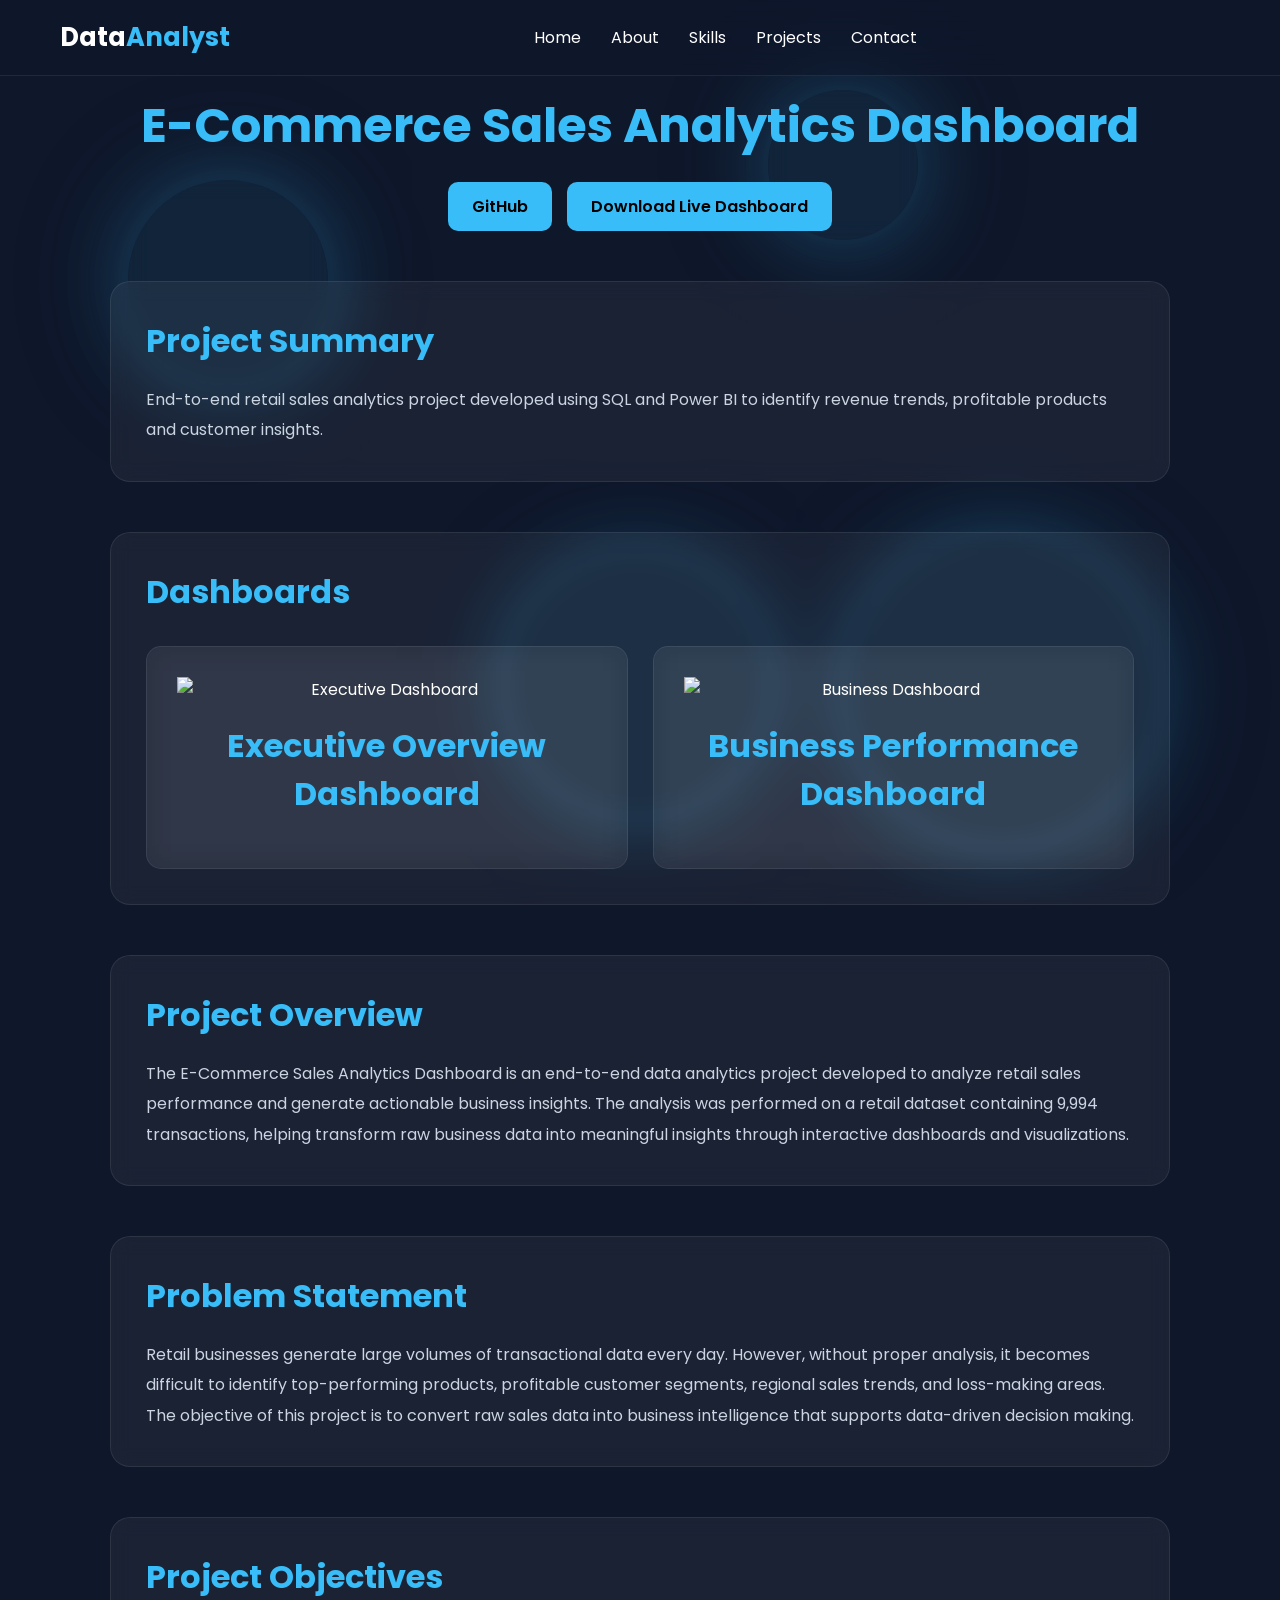
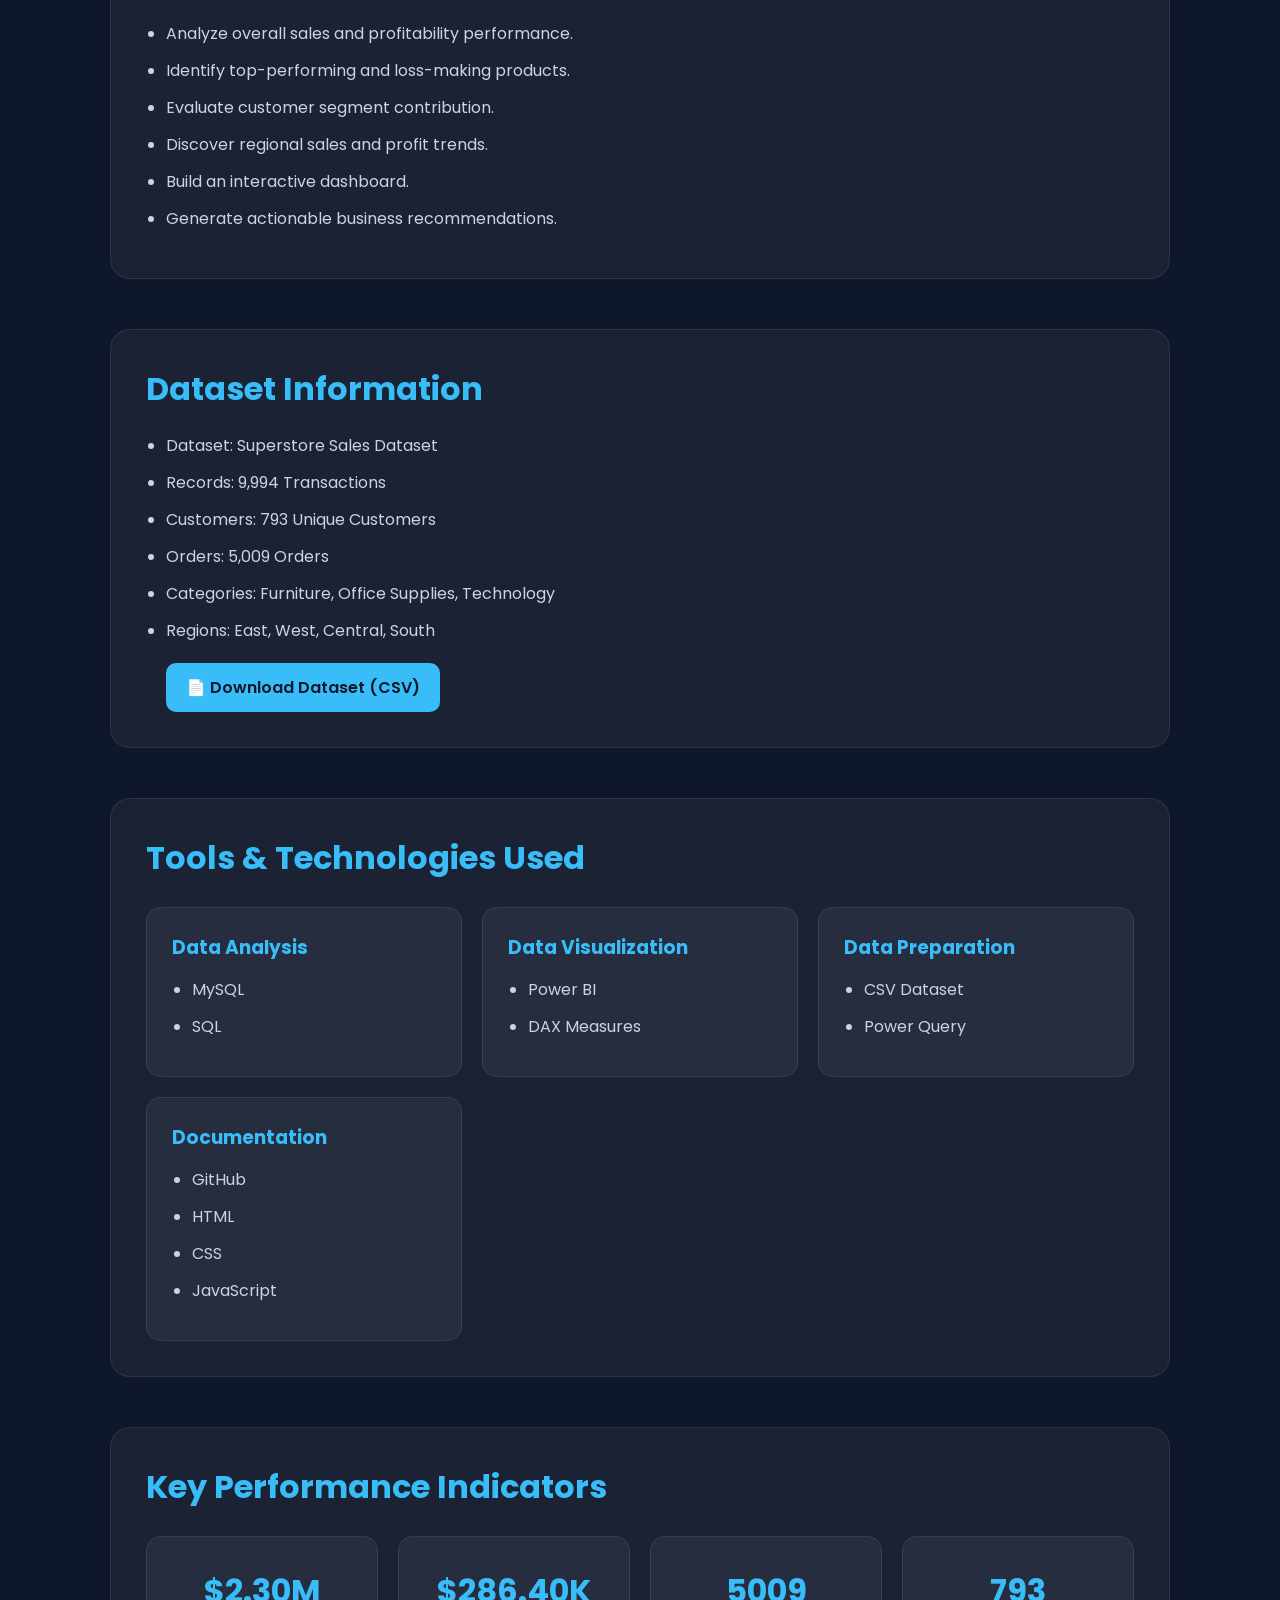
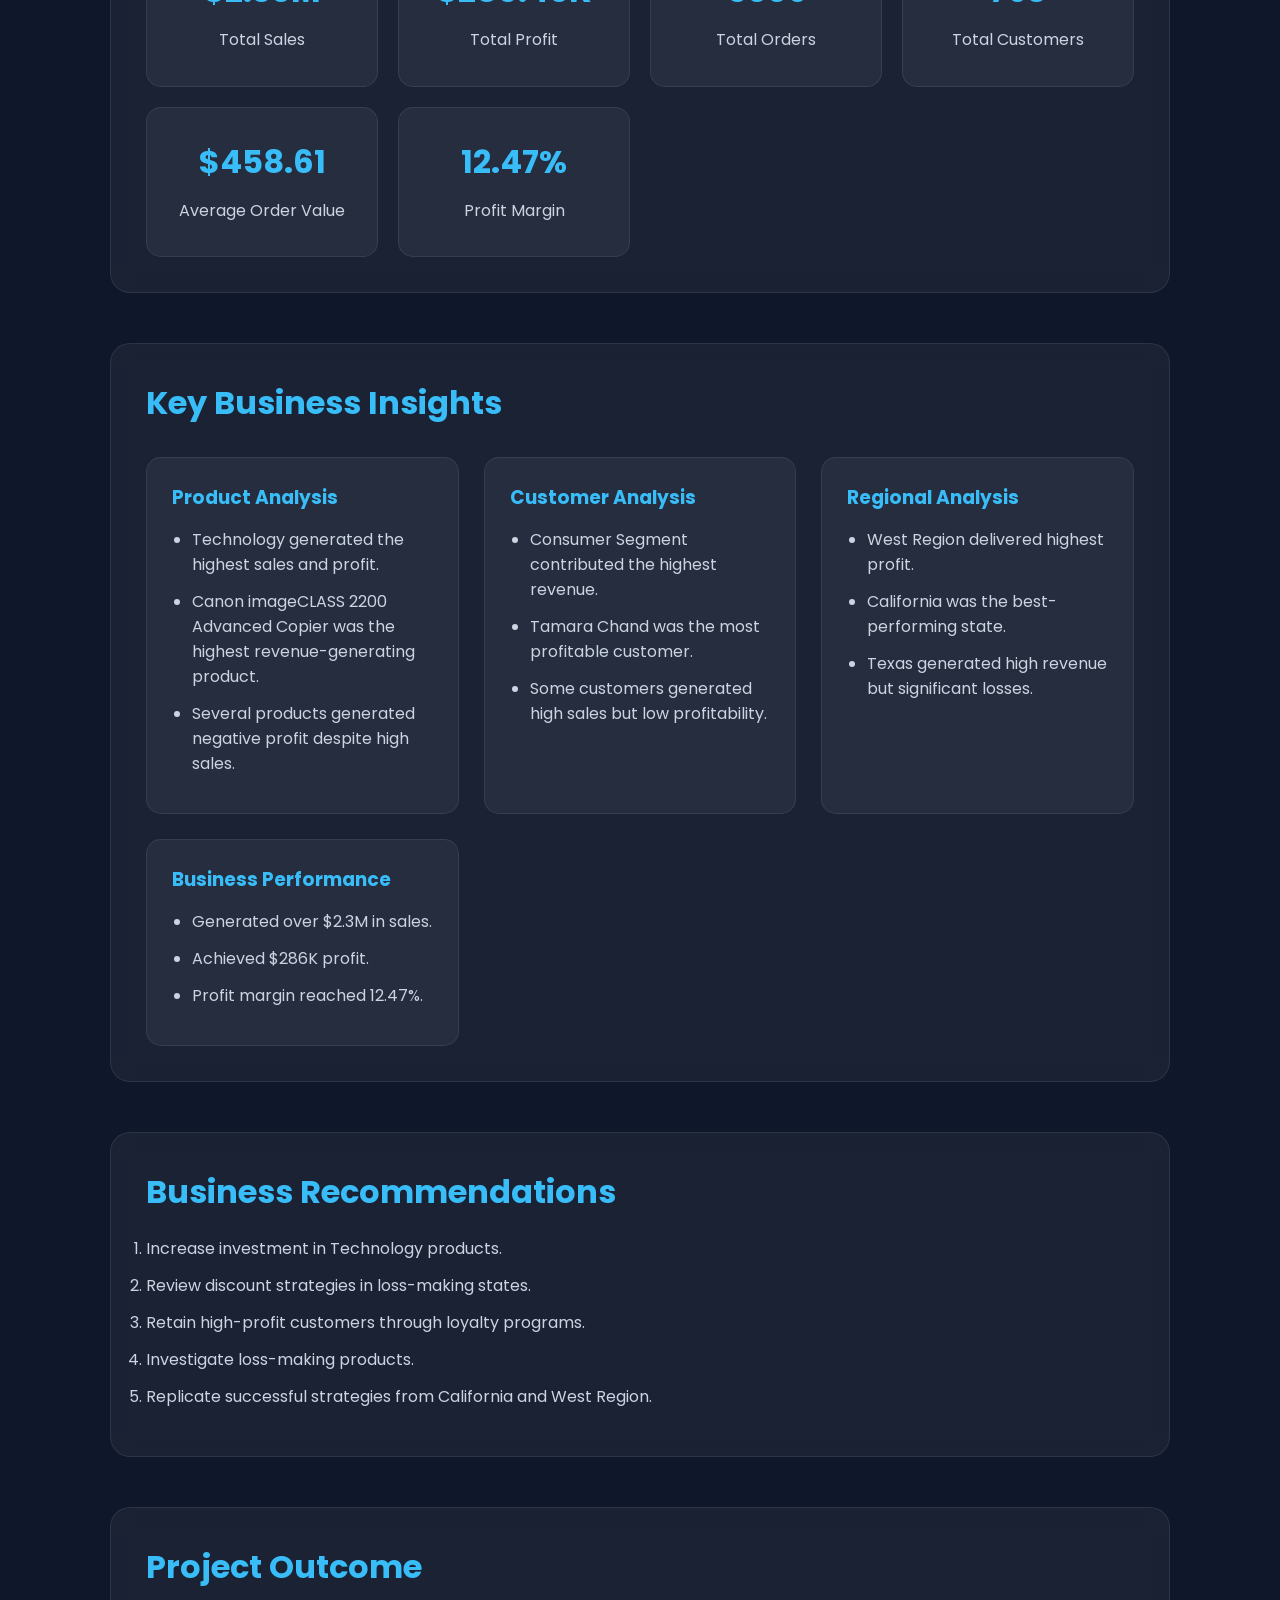
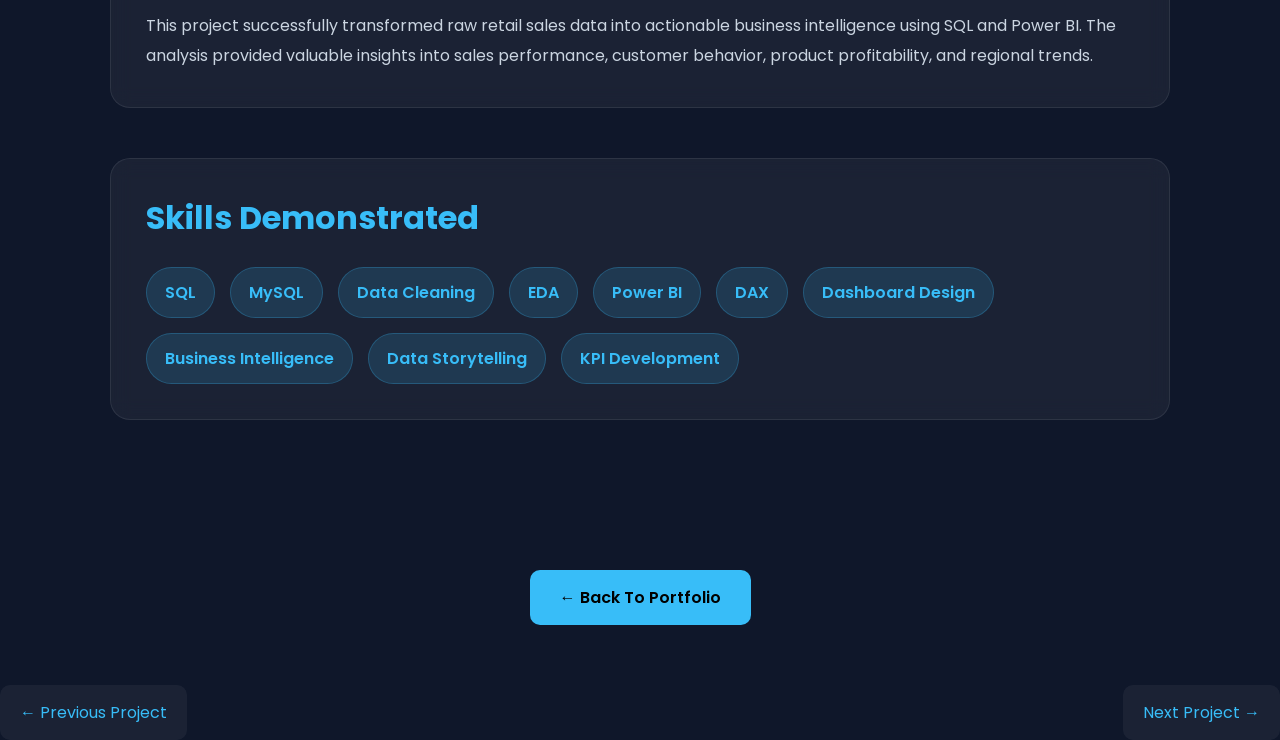
==== project/e_commerce_sales.html @ 2751d9c6 "Add files via upload" ====
<!DOCTYPE html>
<html lang="en">

<head>
    <meta name="description" content="E-Commerce Sales Analytics Dashboard Project using SQL and Power BI">

    <meta name="keywords" content="SQL Project, Power BI Dashboard, Data Analytics Portfolio">

    <meta name="author" content="Your Name">

    <meta charset="UTF-8">

    <meta name="viewport" content="width=device-width, initial-scale=1.0">

    <title>
        E-Commerce Sales Analytics Dashboard
    </title>
    <link rel="stylesheet" href="/style.css">

    <link rel="stylesheet" href="project.css">

</head>

<body>
    <div class="floating-bg">

        <span></span>
        <span></span>
        <span></span>
        <span></span>

    </div>
    <div id="reading-progress"></div>
    <div class="toc">

        <h3>Contents</h3>
        <a href="#screenshots">Dashboards</a>

        <a href="#overview">Overview</a>

        <a href="#problem">Problem</a>

        <a href="#objectives">Objectives</a>

        <a href="#dataset">Dataset</a>

        <a href="#tools">Tools</a>

        <a href="#kpi">KPIs</a>

        <a href="#insights">Insights</a>

        <a href="#recommendations">Recommendations</a>

        <a href="#skills">Skills</a>

    </div>
    <div class="project-container">

        <div class="project-header">

            <header class="header">
                <nav class="navbar">

                    <div class="logo">
                        Data<span>Analyst</span>
                    </div>

                    <ul class="nav-links">
                        <li><a href="/index.html#home">Home</a></li>
                        <li><a href="/index.html#about">About</a></li>
                        <li><a href="/index.html#skills">Skills</a></li>
                        <li><a href="/index.html#projects">Projects</a></li>
                        <li><a href="/index.html#contact">Contact</a></li>
                    </ul>

                    <div class="menu-btn">
                        <i class="ri-menu-line"></i>
                    </div>
                    <div class="theme-toggle">
                        <i class="ri-moon-line"></i>
                    </div>

                </nav>
            </header>

            <h1>
                E-Commerce Sales Analytics Dashboard
            </h1>

            <div class="project-buttons">

                <a href="https://github.com/amankumarmishra82/E-Commerce-Sales-Alalytics">
                    GitHub
                </a>

                <a href="\data\e-commerce_sales\E_ commerce_sales_dashboard.pbix">

                    Download Live Dashboard
                </a>


            </div>

        </div>
        <section class="content-section">

            <div class="summary-card">

                <h2>
                    Project Summary
                </h2>

                <p>
                    End-to-end retail sales analytics project
                    developed using SQL and Power BI to
                    identify revenue trends, profitable
                    products and customer insights.
                </p>

            </div>

        </section>

        <!-- Dashboard Screenshots -->

        <section class="content-section" id="screenshots">

            <h2>Dashboards</h2>

            <div class="dashboard-gallery">

                <div class="dashboard-card">

                    <img src="/assets/project_images/dashboard1.png" alt="Executive Dashboard">

                    <h3>
                        Executive Overview Dashboard
                    </h3>

                </div>

                <div class="dashboard-card">

                    <img src="/assets/project_images/dashboard2.png" alt="Business Dashboard">

                    <h3>
                        Business Performance Dashboard
                    </h3>

                </div>



            </div>



        </section>

        <!-- Project Overview -->

        <section class="content-section" id="overview">

            <h2>Project Overview</h2>

            <p>
                The E-Commerce Sales Analytics Dashboard is an end-to-end
                data analytics project developed to analyze retail sales
                performance and generate actionable business insights.

                The analysis was performed on a retail dataset containing
                9,994 transactions, helping transform raw business data
                into meaningful insights through interactive dashboards
                and visualizations.
            </p>

        </section>

        <!-- Problem Statement -->

        <section class="content-section" id="problem">

            <h2>Problem Statement</h2>

            <p>
                Retail businesses generate large volumes of transactional
                data every day. However, without proper analysis, it becomes
                difficult to identify top-performing products, profitable
                customer segments, regional sales trends, and loss-making
                areas.

                The objective of this project is to convert raw sales data
                into business intelligence that supports data-driven
                decision making.
            </p>

        </section>

        <!-- Project Objectives -->

        <section class="content-section" id="objectives">

            <h2>Project Objectives</h2>

            <ul>

                <li>Analyze overall sales and profitability performance.</li>

                <li>Identify top-performing and loss-making products.</li>

                <li>Evaluate customer segment contribution.</li>

                <li>Discover regional sales and profit trends.</li>

                <li>Build an interactive dashboard.</li>

                <li>Generate actionable business recommendations.</li>

            </ul>

        </section>

        <!-- Dataset Information -->

        <section class="content-section" id="dataset">

            <h2>Dataset Information</h2>

            <ul>

                <li>Dataset: Superstore Sales Dataset</li>

                <li>Records: 9,994 Transactions</li>

                <li>Customers: 793 Unique Customers</li>

                <li>Orders: 5,009 Orders</li>

                <li>Categories: Furniture, Office Supplies, Technology</li>

                <li>Regions: East, West, Central, South</li>

                <div class="dataset-download">

                    <a href="../data/superstore.csv" download class="download-btn">

                        📄 Download Dataset (CSV)

                    </a>

                </div>

            </ul>

        </section>
        <!-- Tools & Technologies -->

        <section class="content-section" id="tools">

            <h2>Tools & Technologies Used</h2>

            <div class="tools-grid">

                <div class="tool-card">
                    <h3>Data Analysis</h3>

                    <ul>
                        <li>MySQL</li>
                        <li>SQL</li>
                    </ul>
                </div>

                <div class="tool-card">
                    <h3>Data Visualization</h3>

                    <ul>
                        <li>Power BI</li>
                        <li>DAX Measures</li>
                    </ul>
                </div>

                <div class="tool-card">
                    <h3>Data Preparation</h3>

                    <ul>
                        <li>CSV Dataset</li>
                        <li>Power Query</li>
                    </ul>
                </div>

                <div class="tool-card">
                    <h3>Documentation</h3>

                    <ul>
                        <li>GitHub</li>
                        <li>HTML</li>
                        <li>CSS</li>
                        <li>JavaScript</li>
                    </ul>
                </div>

            </div>

        </section>
        <!-- KPI Dashboard -->

        <section class="content-section" id="kpi">

            <h2>Key Performance Indicators</h2>

            <div class="kpi-grid">

                <div class="kpi-card">
                    <h3>$2.30M</h3>
                    <p>Total Sales</p>
                </div>

                <div class="kpi-card">
                    <h3>$286.40K</h3>
                    <p>Total Profit</p>
                </div>

                <div class="kpi-card">
                    <h3>5009</h3>
                    <p>Total Orders</p>
                </div>

                <div class="kpi-card">
                    <h3>793</h3>
                    <p>Total Customers</p>
                </div>

                <div class="kpi-card">
                    <h3>$458.61</h3>
                    <p>Average Order Value</p>
                </div>

                <div class="kpi-card">
                    <h3>12.47%</h3>
                    <p>Profit Margin</p>
                </div>

            </div>

        </section>

        <!-- Key Business Insights -->

        <section class="content-section" id="insights">

            <h2>Key Business Insights</h2>

            <div class="insights-grid">

                <div class="insight-card">

                    <h3>Product Analysis</h3>

                    <ul>

                        <li>
                            Technology generated the highest sales and profit.
                        </li>

                        <li>
                            Canon imageCLASS 2200 Advanced Copier was the highest revenue-generating product.
                        </li>

                        <li>
                            Several products generated negative profit despite high sales.
                        </li>

                    </ul>

                </div>

                <div class="insight-card">

                    <h3>Customer Analysis</h3>

                    <ul>

                        <li>
                            Consumer Segment contributed the highest revenue.
                        </li>

                        <li>
                            Tamara Chand was the most profitable customer.
                        </li>

                        <li>
                            Some customers generated high sales but low profitability.
                        </li>

                    </ul>

                </div>

                <div class="insight-card">

                    <h3>Regional Analysis</h3>

                    <ul>

                        <li>
                            West Region delivered highest profit.
                        </li>

                        <li>
                            California was the best-performing state.
                        </li>

                        <li>
                            Texas generated high revenue but significant losses.
                        </li>

                    </ul>

                </div>

                <div class="insight-card">

                    <h3>Business Performance</h3>

                    <ul>

                        <li>
                            Generated over $2.3M in sales.
                        </li>

                        <li>
                            Achieved $286K profit.
                        </li>

                        <li>
                            Profit margin reached 12.47%.
                        </li>

                    </ul>

                </div>

            </div>

        </section>

        <section class="content-section" id="recommendations">

            <h2>Business Recommendations</h2>

            <ol>

                <li>
                    Increase investment in Technology products.
                </li>

                <li>
                    Review discount strategies in loss-making states.
                </li>

                <li>
                    Retain high-profit customers through loyalty programs.
                </li>

                <li>
                    Investigate loss-making products.
                </li>

                <li>
                    Replicate successful strategies from California and West Region.
                </li>

            </ol>

        </section>
        <section class="content-section">

            <h2>Project Outcome</h2>

            <p>

                This project successfully transformed raw retail sales data
                into actionable business intelligence using SQL and Power BI.

                The analysis provided valuable insights into sales performance,
                customer behavior, product profitability, and regional trends.

            </p>

        </section>
        <section class="content-section">

            <h2>Skills Demonstrated</h2>

            <div class="skills-tags" id="skills">

                <span>SQL</span>
                <span>MySQL</span>
                <span>Data Cleaning</span>
                <span>EDA</span>
                <span>Power BI</span>
                <span>DAX</span>
                <span>Dashboard Design</span>
                <span>Business Intelligence</span>
                <span>Data Storytelling</span>
                <span>KPI Development</span>

            </div>

        </section>


    </div>

    <div id="imageModal">

        <span id="closeImageModal">
            &times;
        </span>

        <img id="modalImage">

    </div>

    <div class="back-home">

        <a href="../index.html">

            ← Back To Portfolio

        </a>

    </div>

    <div class="project-navigation">

        <a href="customer-segmentation.html">
            ← Previous Project
        </a>

        <a href="hr-analytics.html">
            Next Project →
        </a>

    </div>
    <script src="project.js"></script>
</body>

</html>
---- style.css ----
/* Google Font */
@import url('https://fonts.googleapis.com/css2?family=Poppins:wght@300;400;500;600;700;800&display=swap');

* {
    margin: 0;
    padding: 0;
    box-sizing: border-box;
    font-family: 'Poppins', sans-serif;
}

html {
    scroll-behavior: smooth;
}

body {
    background: #0f172a;
    color: #fff;
}

/* Navbar */

.header {

    width: 100%;

    position: fixed;
    top: 0;
    left: 0;

    z-index: 1000;

    background:
        rgba(15, 23, 42, .5);

    backdrop-filter:
        blur(20px);

    border-bottom:
        1px solid rgba(255, 255, 255, .08);
}

.navbar {
    max-width: 1200px;
    margin: auto;

    display: flex;
    justify-content: space-between;
    align-items: center;

    padding: 18px 20px;
}

.logo {
    font-size: 1.6rem;
    font-weight: 700;
}

.logo span {
    color: #38bdf8;
}

.nav-links {
    display: flex;
    gap: 30px;
    list-style: none;
}

.nav-links a {
    color: white;
    text-decoration: none;
    transition: .3s;
}

.nav-links a:hover {
    color: #38bdf8;
}

.menu-btn {
    display: none;
    font-size: 1.8rem;
    cursor: pointer;
}

/* Temporary section height */
section {
    padding: 50px 10%;
}

.hero {
    min-height: 90vh;
}

/* Mobile */

@media(max-width:768px) {

    .menu-btn {
        display: block;
    }

    .nav-links {
        position: absolute;
        top: 80px;
        left: -100%;

        width: 100%;
        flex-direction: column;
        background: #1e293b;

        text-align: center;
        padding: 30px 0;

        transition: .4s;
    }

    .nav-links.active {
        left: 0;
    }
}

/* HERO SECTION */

.hero {
    display: flex;
    justify-content: space-between;
    align-items: center;
    gap: 50px;
}

.hero-content {
    flex: 1;
}

.hero-tag {
    color: #38bdf8;
    margin-bottom: 15px;
}

.hero h1 {
    font-size: 4rem;
    font-weight: 800;
}

.hero h2 {
    margin-top: 10px;
    font-size: 2rem;
    color: #38bdf8;
}

.hero-description {
    margin-top: 20px;
    max-width: 600px;
    line-height: 1.8;
    color: #cbd5e1;
}

.hero-buttons {
    margin-top: 30px;
    display: flex;
    gap: 20px;
    flex-wrap: wrap;
}

.btn {
    text-decoration: none;
    padding: 14px 30px;
    border-radius: 10px;
    transition: .3s;
}

.primary-btn {
    background: #38bdf8;
    color: #000;
    font-weight: 600;
}

.primary-btn:hover {
    transform: translateY(-3px);
}

.secondary-btn {
    border: 2px solid #38bdf8;
    color: #38bdf8;
}

.secondary-btn:hover {
    background: #38bdf8;
    color: black;
}

/* Dashboard Cards */

.hero-dashboard {
    flex: 1;

    display: grid;
    grid-template-columns: repeat(2, 1fr);
    gap: 20px;
}

.dashboard-card {
    background: #1e293b;
    padding: 30px;
    border-radius: 20px;
    text-align: center;

    transition: .3s;
}

.dashboard-card:hover {
    transform: translateY(-8px);
}

.dashboard-card h3 {
    color: #38bdf8;
    font-size: 2rem;
}

.dashboard-card p {
    margin-top: 10px;
}

/* Responsive */

@media(max-width:900px) {

    .hero {
        flex-direction: column;
        text-align: center;
    }

    .hero-description {
        margin: auto;
        margin-top: 20px;
    }

    .hero-buttons {
        justify-content: center;
    }

    .hero h1 {
        font-size: 3rem;
    }
}

@media(max-width:600px) {

    .hero h1 {
        font-size: 2.3rem;
    }

    .hero h2 {
        font-size: 1.4rem;
    }

    .hero-dashboard {
        grid-template-columns: 1fr;
        width: 100%;
    }
}

/* BACKGROUND */

.background-animation {
    position: fixed;
    width: 100%;
    height: 100vh;
    top: 0;
    left: 0;
    overflow: hidden;
    z-index: -1;
}

.background-animation span {
    position: absolute;
    display: block;
    border-radius: 50%;
    animation: float 20s linear infinite;

    background: rgba(56, 189, 248, .08);
    backdrop-filter: blur(20px);
}

.background-animation span:nth-child(1) {
    width: 180px;
    height: 180px;
    left: 10%;
    animation-duration: 18s;
}

.background-animation span:nth-child(2) {
    width: 250px;
    height: 250px;
    left: 80%;
    animation-duration: 25s;
}

.background-animation span:nth-child(3) {
    width: 120px;
    height: 120px;
    left: 40%;
    animation-duration: 15s;
}

.background-animation span:nth-child(4) {
    width: 200px;
    height: 200px;
    left: 65%;
    animation-duration: 22s;
}

.background-animation span:nth-child(5) {
    width: 150px;
    height: 150px;
    left: 25%;
    animation-duration: 20s;
}

@keyframes float {

    0% {
        transform:
            translateY(100vh) rotate(0deg);
    }

    100% {
        transform:
            translateY(-150vh) rotate(360deg);
    }
}

.dashboard-card {

    background:
        rgba(255, 255, 255, .05);

    border:
        1px solid rgba(255, 255, 255, .1);

    backdrop-filter:
        blur(15px);

    padding: 30px;
    border-radius: 20px;

    text-align: center;

    transition: .4s;
}

.dashboard-card:hover {

    transform:
        translateY(-10px);

    box-shadow:
        0 0 30px rgba(56, 189, 248, .25);
}


.primary-btn {

    background: #38bdf8;

    color: black;

    font-weight: 600;

    box-shadow:
        0 0 20px rgba(56, 189, 248, .3);
}

.primary-btn:hover {

    transform: translateY(-5px);

    box-shadow:
        0 0 35px rgba(56, 189, 248, .6);
}

.hidden {
    opacity: 0;
    transform: translateY(40px);
    transition: .8s;
}

.show {
    opacity: 1;
    transform: translateY(0);
}

/* SECTION TITLE */

.section-title {
    text-align: center;
    margin-bottom: 60px;
}

.section-title h2 {
    font-size: 2.5rem;
    color: #38bdf8;
}

.about-container {

    display: flex;
    align-items: center;
    gap: 60px;
}

.about-image img {

    width: 350px;
    border-radius: 20px;

    border: 2px solid rgba(255, 255, 255, .1);
}

.about-content {

    flex: 1;
}

.about-content h3 {

    font-size: 2rem;
    margin-bottom: 20px;
}

.about-content p {

    line-height: 1.8;
    color: #cbd5e1;
}

.about-stats {

    display: flex;
    gap: 20px;
    margin-top: 30px;
    flex-wrap: wrap;
}

.stat-box {

    background:
        rgba(255, 255, 255, .05);

    border:
        1px solid rgba(255, 255, 255, .08);

    padding: 20px;

    min-width: 130px;

    text-align: center;

    border-radius: 15px;

    backdrop-filter: blur(10px);
}

.stat-box h3 {

    color: #38bdf8;
}

.skills-container {

    max-width: 900px;
    margin: auto;

    display: grid;
    gap: 25px;
}

.skill-card {

    background:
        rgba(255, 255, 255, .05);

    border:
        1px solid rgba(255, 255, 255, .08);

    border-radius: 15px;

    padding: 20px;

    backdrop-filter: blur(10px);
}

.skill-card h3 {

    margin-bottom: 15px;
}

.skill-bar {

    width: 100%;
    height: 12px;

    background: #1e293b;

    border-radius: 30px;

    overflow: hidden;
}

.skill-fill {

    height: 100%;
    background: #38bdf8;

    border-radius: 30px;
}

.python {
    width: 90%;
}

.sql {
    width: 85%;
}

.excel {
    width: 95%;
}

.powerbi {
    width: 88%;
}

.statistics {
    width: 80%;
}

@media(max-width:900px) {

    .about-container {

        flex-direction: column;
        text-align: center;
    }

    .about-image img {

        width: 250px;
    }

    .about-stats {

        justify-content: center;
    }
}

.project-controls {
    max-width: 1100px;
    margin: auto;
    text-align: center;
}

#searchInput {

    width: 100%;
    max-width: 500px;

    padding: 15px;

    border: none;
    outline: none;

    border-radius: 12px;

    background:
        rgba(255, 255, 255, .08);

    color: white;

    margin-bottom: 25px;
}

.filter-buttons {

    display: flex;
    justify-content: center;
    flex-wrap: wrap;
    gap: 15px;
}

.filter-btn {

    padding: 12px 22px;

    border: none;

    border-radius: 10px;

    cursor: pointer;

    background:
        rgba(255, 255, 255, .08);

    color: white;

    transition: .3s;
}

.filter-btn.active,
.filter-btn:hover {

    background: #38bdf8;
    color: black;
}

#projects-container {

    margin-top: 50px;

    display: grid;

    grid-template-columns:
        repeat(auto-fit, minmax(300px, 1fr));

    gap: 25px;
}

.project-card {

    background:
        rgba(255, 255, 255, .05);

    border:
        1px solid rgba(255, 255, 255, .08);

    border-radius: 20px;

    padding: 25px;

    backdrop-filter: blur(10px);

    transition: .4s;
}

.project-card:hover {

    transform: translateY(-8px);

    box-shadow:
        0 0 25px rgba(56, 189, 248, .2);
}

.project-card h3 {

    color: #38bdf8;
    margin-bottom: 10px;
}

.project-card p {

    color: #cbd5e1;
    margin-bottom: 20px;
}

.project-card a {

    text-decoration: none;

    display: inline-block;

    padding: 10px 18px;

    background: #38bdf8;

    color: black;

    border-radius: 8px;
}

.project-modal {

    position: fixed;

    top: 0;
    left: 0;

    width: 100%;
    height: 100vh;

    background:
        rgba(0, 0, 0, .85);

    display: none;

    justify-content: center;
    align-items: center;

    z-index: 9999;

    padding: 20px;
}

.modal-content {

    max-width: 700px;
    width: 100%;

    background:
        #1e293b;

    padding: 35px;

    border-radius: 20px;

    position: relative;

    overflow-y: auto;
}

.close-modal {

    position: absolute;

    right: 20px;
    top: 15px;

    font-size: 30px;

    cursor: pointer;
}

.modal-content h2 {

    color: #38bdf8;
    margin-bottom: 20px;
}

.modal-section {

    margin-top: 25px;
}

.modal-buttons {

    margin-top: 30px;

    display: flex;
    gap: 15px;
    flex-wrap: wrap;
}

.modal-buttons a {

    text-decoration: none;

    padding: 12px 20px;

    background: #38bdf8;

    color: black;

    border-radius: 10px;
}

.view-project {

    padding: 12px 20px;

    border: none;

    background: #38bdf8;

    color: black;

    border-radius: 10px;

    cursor: pointer;
}

.gallery-container {

    display: grid;

    grid-template-columns:
        repeat(auto-fit, minmax(300px, 1fr));

    gap: 25px;
}

.gallery-item {

    overflow: hidden;

    border-radius: 20px;

    cursor: pointer;

    position: relative;
}

.gallery-item img {

    width: 100%;

    height: 250px;

    object-fit: cover;

    transition: .5s;
}

.gallery-item:hover img {

    transform: scale(1.08);
}

.gallery-item {

    border:
        1px solid rgba(255, 255, 255, .1);

    background:
        rgba(255, 255, 255, .05);

    backdrop-filter: blur(10px);
}

#lightbox {

    position: fixed;

    top: 0;
    left: 0;

    width: 100%;
    height: 100vh;

    background:
        rgba(0, 0, 0, .95);

    display: none;

    justify-content: center;
    align-items: center;

    z-index: 99999;
}

#lightboxImg {

    max-width: 90%;
    max-height: 85vh;

    border-radius: 15px;
}

#closeLightbox {

    position: absolute;

    top: 20px;
    right: 30px;

    font-size: 40px;

    color: white;

    cursor: pointer;
}

/* certification section  */
.certificate-container {

    display: grid;

    grid-template-columns:
        repeat(auto-fit, minmax(280px, 1fr));

    gap: 25px;
}

.certificate-card {

    background:
        rgba(255, 255, 255, .05);

    border:
        1px solid rgba(255, 255, 255, .08);

    border-radius: 20px;

    padding: 25px;

    backdrop-filter: blur(10px);

    transition: .4s;
}

.certificate-card:hover {

    transform: translateY(-8px);

    box-shadow:
        0 0 20px rgba(56, 189, 248, .25);
}

/* resume section  */
.resume-card {

    max-width: 700px;

    margin: auto;

    text-align: center;

    padding: 40px;

    background:
        rgba(255, 255, 255, .05);

    border-radius: 20px;

    border:
        1px solid rgba(255, 255, 255, .08);
}

.resume-btn {

    display: inline-block;

    margin-top: 20px;

    text-decoration: none;

    padding: 14px 30px;

    border-radius: 10px;

    background: #38bdf8;

    color: black;

    font-weight: 600;
}


/* contact section  */
.contact-container {

    max-width: 700px;
    margin: auto;
}

#contactForm {

    display: flex;
    flex-direction: column;
    gap: 20px;
}

#contactForm input,
#contactForm textarea {

    padding: 15px;

    border: none;

    border-radius: 12px;

    background:
        rgba(255, 255, 255, .08);

    color: white;
}

#contactForm button {

    padding: 15px;

    border: none;

    border-radius: 12px;

    background: #38bdf8;

    color: black;

    font-weight: 600;

    cursor: pointer;
}

/* footer section  */
footer {

    text-align: center;

    padding: 40px 20px;

    border-top:
        1px solid rgba(255, 255, 255, .08);
}

.social-links {

    display: flex;

    justify-content: center;

    gap: 20px;

    flex-wrap: wrap;

    margin-bottom: 20px;
}

.social-links a {

    text-decoration: none;

    color: #38bdf8;
}

/* Dark / Light Theme Toggle */
.theme-toggle {
    font-size: 1.4rem;
    cursor: pointer;
}

.light-mode {

    background: #f8fafc;
    color: #0f172a;
}

#progress-bar {

    position: fixed;

    top: 0;
    left: 0;

    height: 4px;

    width: 0%;

    background: #38bdf8;

    z-index: 99999;
}

/* back to top button  */
#topBtn {

    position: fixed;

    right: 20px;
    bottom: 20px;

    width: 50px;
    height: 50px;

    border: none;

    border-radius: 50%;

    background: #38bdf8;

    cursor: pointer;

    display: none;

    z-index: 999;
}

/* loader  */
#loader {

    position: fixed;

    top: 0;
    left: 0;

    width: 100%;
    height: 100vh;

    background: #0f172a;

    display: flex;

    justify-content: center;
    align-items: center;

    z-index: 999999;
}

.spinner {

    width: 60px;
    height: 60px;

    border: 5px solid #1e293b;

    border-top: 5px solid #38bdf8;

    border-radius: 50%;

    animation: spin 1s linear infinite;
}

@keyframes spin {

    100% {
        transform: rotate(360deg);
    }
}

.view-certificate {
    margin-top: 15px;
    padding: 12px 20px;
    border: none;
    border-radius: 10px;
    background: #38bdf8;
    color: #000;
    font-weight: 600;
    cursor: pointer;
    transition: .3s;
}

.view-certificate:hover {
    transform: translateY(-3px);
    box-shadow: 0 0 15px rgba(56, 189, 248, .4);
}

/* experience section  */
.experience-container{

    display:grid;

    grid-template-columns:
    repeat(auto-fit,minmax(320px,1fr));

    gap:25px;
}
.experience-card{

    background:
    rgba(255,255,255,.05);

    border:
    1px solid rgba(255,255,255,.08);

    backdrop-filter:blur(10px);

    border-radius:20px;

    padding:25px;

    transition:.4s;
}

.experience-card:hover{

    transform:translateY(-8px);

    box-shadow:
    0 0 20px rgba(56,189,248,.25);
}

.experience-card h3{

    color:#38bdf8;

    margin-bottom:10px;
}

.company{

    font-weight:600;

    margin-bottom:5px;
}

.duration{

    color:#94a3b8;

    margin-bottom:15px;
}

.view-experience{

    margin-top:20px;

    padding:12px 20px;

    border:none;

    border-radius:10px;

    background:#38bdf8;

    color:black;

    font-weight:600;

    cursor:pointer;

    transition:.3s;
}

.view-experience:hover{

    transform:translateY(-3px);

    box-shadow:
    0 0 15px rgba(56,189,248,.4);
}

.view-btn{

    display:inline-block;

    margin-top:15px;

    padding:10px 18px;

    background:#38bdf8;

    color:#0f172a;

    text-decoration:none;

    border-radius:8px;

    font-weight:600;

    transition:.3s;
}

.view-btn:hover{

    background:#0ea5e9;

    transform:translateY(-2px);
}

.skills-grid{

    display:grid;

    grid-template-columns:
    repeat(auto-fit,minmax(180px,1fr));

    gap:25px;

    margin-top:40px;
}
.skill-card{

    background:
    rgba(255,255,255,.05);

    border:
    1px solid rgba(255,255,255,.08);

    border-radius:20px;

    padding:30px;

    text-align:center;

    transition:.4s;
}
.skill-card:hover{

    transform:translateY(-8px);

    box-shadow:
    0 0 20px
    rgba(56,189,248,.25);
}

.skill-card i{

    font-size:2.5rem;

    color:#38bdf8;

    margin-bottom:15px;
}

.skill-card h3{

    color:white;
}

/* Animation  */

 .hidden-section{

    opacity:0;

    transform:translateY(60px);

    transition:all 0.8s ease;
}

.show-section{

    opacity:1;

    transform:translateY(0);
}

/*  */
.floating-bg{

    position:fixed;

    inset:0;

    overflow:hidden;

    z-index:-1;
}
.floating-bg span{

    position:absolute;

    border-radius:50%;

    background:
    rgba(56,189,248,.08);

    backdrop-filter:blur(10px);

    animation:
    float 20s linear infinite;
}

.floating-bg span:nth-child(1){

    width:200px;
    height:200px;

    left:10%;
    top:20%;
}
.floating-bg span:nth-child(2){

    width:300px;
    height:300px;

    right:10%;
    top:60%;
}
.floating-bg span:nth-child(3){

    width:150px;
    height:150px;

    left:60%;
    top:10%;
}
.floating-bg span:nth-child(4){

    width:250px;
    height:250px;

    left:40%;
    bottom:10%;
}

@keyframes float{

    0%{

        transform:
        translateY(0)
        rotate(0deg);
    }

    50%{

        transform:
        translateY(-50px)
        rotate(180deg);
    }

    100%{

        transform:
        translateY(0)
        rotate(360deg);
    }
}

.floating-bg span{

    box-shadow:

    0 0 80px
    rgba(56,189,248,.25),

    0 0 150px
    rgba(56,189,248,.12);
}
---- project/project.css ----
* {
    margin: 0;
    padding: 0;
    box-sizing: border-box;
    font-family: Poppins, sans-serif;
}

body {
    background: #0f172a;
    color: white;
}

.project-container {

    max-width: 1200px;

    margin: auto;

    padding: 90px 20px;
}

.project-header {

    text-align: center;
}

.project-header h1 {

    font-size: 3rem;

    color: #38bdf8;
}

.project-buttons {

    margin-top: 25px;

    display: flex;

    justify-content: center;

    gap: 15px;

    flex-wrap: wrap;
}

.project-buttons a {

    text-decoration: none;

    padding: 12px 24px;

    background: #38bdf8;

    color: black;

    border-radius: 10px;

    font-weight: 600;
    transition:
        all .3s ease;

}

.project-buttons a:hover {

    transform:
        translateY(-4px);

    box-shadow:
        0 10px 25px rgba(56, 189, 248, .25);
}

.project-banner {

    margin-top: 40px;
}

.project-banner img {

    width: 100%;

    border-radius: 20px;

    border: 1px solid rgba(255, 255, 255, .08);

    box-shadow:
        0 0 25px rgba(56, 189, 248, .15);
}

.project-summary {

    margin-top: 50px;
}

.summary-card h2 {

    color: #38bdf8;

    margin-bottom: 15px;
}

.summary-card p {

    line-height: 1.8;

    color: #cbd5e1;
}

.content-section {

    margin-top: 50px;

    background:
        rgba(255, 255, 255, .05);

    border:
        1px solid rgba(255, 255, 255, .08);

    backdrop-filter: blur(10px);

    border-radius: 20px;

    padding: 35px;
    transition:
        all .4s ease;
}

.content-section:hover {

    transform:
        translateY(-8px);

    border-color:
        rgba(56, 189, 248, .35);

    box-shadow:
        0 10px 30px rgba(56, 189, 248, .15);
}

.content-section h2 {

    color: #38bdf8;

    margin-bottom: 20px;

    font-size: 2rem;
}

.content-section p {

    color: #cbd5e1;

    line-height: 1.9;
}

.content-section ul {

    padding-left: 20px;
}

.content-section li {

    margin-bottom: 12px;

    color: #cbd5e1;
}

.tools-grid {

    display: grid;

    grid-template-columns:
        repeat(auto-fit, minmax(250px, 1fr));

    gap: 20px;

    margin-top: 25px;
}

.tool-card {

    background:
        rgba(255, 255, 255, .05);

    border:
        1px solid rgba(255, 255, 255, .08);

    border-radius: 15px;

    padding: 25px;
    transition:
        all .4s ease;
}

.tool-card h3 {

    color: #38bdf8;

    margin-bottom: 15px;
}

.tool-card:hover {

    transform:
        translateY(-8px);

    border-color:
        rgba(56, 189, 248, .35);

    box-shadow:
        0 10px 30px rgba(56, 189, 248, .15);
}

.kpi-grid {

    display: grid;

    grid-template-columns:
        repeat(auto-fit, minmax(220px, 1fr));

    gap: 20px;

    margin-top: 25px;
}

.kpi-card {

    background:
        rgba(255, 255, 255, .05);

    border:
        1px solid rgba(255, 255, 255, .08);

    border-radius: 15px;

    padding: 30px;

    text-align: center;

    transition: .4s;
}

.kpi-card:hover {

    transform: translateY(-8px);

    box-shadow:
        0 0 20px rgba(56, 189, 248, .25);
}

.kpi-card h3 {

    color: #38bdf8;

    font-size: 2rem;

    margin-bottom: 10px;
}

.kpi-card p {

    color: #cbd5e1;
}

.dashboard-gallery {

    display: grid;

    grid-template-columns:
        repeat(auto-fit, minmax(350px, 1fr));

    gap: 25px;

    margin-top: 30px;
}

.dashboard-card {

    background:
        rgba(255, 255, 255, .05);

    border:
        1px solid rgba(255, 255, 255, .08);

    border-radius: 15px;

    overflow: hidden;

    cursor: pointer;

    transition: .4s;
}

.dashboard-card:hover {

    transform: translateY(-8px);

    box-shadow:
        0 0 20px rgba(56, 189, 248, .25);
}

.dashboard-card img {

    width: 100%;

    display: block;
}

.dashboard-card h3 {

    padding: 20px;

    color: #38bdf8;
}

#imageModal {

    position: fixed;

    top: 0;
    left: 0;

    width: 100%;
    height: 100vh;

    background:
        rgba(0, 0, 0, .95);

    display: none;

    justify-content: center;
    align-items: center;

    z-index: 99999;
}

#modalImage {

    max-width: 90%;

    max-height: 85vh;

    border-radius: 15px;
}

#closeImageModal {

    position: absolute;

    top: 20px;
    right: 35px;

    font-size: 45px;

    color: white;

    cursor: pointer;
}

.insights-grid {

    display: grid;

    grid-template-columns:
        repeat(auto-fit, minmax(300px, 1fr));

    gap: 25px;

    margin-top: 30px;
}

.insight-card {

    background:
        rgba(255, 255, 255, .05);

    border:
        1px solid rgba(255, 255, 255, .08);

    border-radius: 15px;

    padding: 25px;

    transition: .4s;
}

.insight-card:hover {

    transform: translateY(-8px);

    box-shadow:
        0 0 20px rgba(56, 189, 248, .25);
}

.insight-card h3 {

    color: #38bdf8;

    margin-bottom: 15px;
}

.skills-tags {

    display: flex;

    flex-wrap: wrap;

    gap: 15px;

    margin-top: 25px;
}

.skills-tags span {

    padding: 12px 18px;

    background:
        rgba(56, 189, 248, .15);

    border:
        1px solid rgba(56, 189, 248, .25);

    border-radius: 30px;

    color: #38bdf8;

    font-weight: 600;
    transition:
        all .3s ease;
}

.skills-tags span:hover {

    transform:
        translateY(-4px);

    background:
        rgba(56, 189, 248, .25);
}

.back-home {

    text-align: center;

    margin: 60px 0;
    
}

.back-home a {

    display: inline-flex;

    align-items: center;

    gap: 8px;

    text-decoration: none;

    padding: 15px 30px;

    background: #38bdf8;

    color: black;

    border-radius: 10px;

    font-weight: 600;

    transition: all .3s ease;
}
.back-home a:hover {

    transform:
        translateY(-4px);

    box-shadow:
        0 10px 25px rgba(56, 189, 248, .25);

    background: #0ea5e9;
}

.toc {

    position: fixed;

    left: 20px;

    top: 200px;

    width: 220px;

    background:
        rgba(255, 255, 255, .05);

    padding: 20px;

    border-radius: 15px;

    border:
        1px solid rgba(255, 255, 255, .08);
}

.toc a {

    display: block;

    color: #cbd5e1;

    text-decoration: none;

    margin: 10px 0;
    transition:
        all .3s ease;
}

.toc a:hover {

    color: #38bdf8;

    padding-left: 10px;
}

#reading-progress {

    position: fixed;

    top: 0;
    left: 0;

    width: 0;

    height: 4px;

    background: #38bdf8;

    z-index: 99999;
}

.download-report {

    display: inline-block;

    margin-top: 20px;

    text-decoration: none;

    padding: 12px 25px;

    background: #22c55e;

    color: white;

    border-radius: 10px;
}

.project-navigation {

    display: flex;

    justify-content: space-between;

    margin-top: 60px;

    flex-wrap: wrap;

    gap: 20px;
}

.project-navigation a {

    text-decoration: none;

    padding: 15px 20px;

    background:
        rgba(255, 255, 255, .05);

    border-radius: 10px;

    color: #38bdf8;
     transition: all .3s ease;
}
.project-navigation a:hover {

    transform:
        translateY(-4px);

    box-shadow:
        0 10px 25px rgba(56, 189, 248, .25);

}

@media(max-width:1200px) {

    .toc {

        display: none;
    }
}

.project-container {

    max-width: 1100px;

    margin-left: 280px;
}

html {
    scroll-behavior: smooth;
}

.content-section {
    scroll-margin-top: 100px;
}

@media(max-width:1400px) {

    .toc {
        display: none;
    }

    .project-container {

        margin: 0 auto;
    }

}

.project-buttons {
    margin-top: 20px;
}

.dataset-download {
    margin-top: 20px;
}

.download-btn {
    display: inline-block;
    padding: 12px 20px;
    background: #38bdf8;
    color: #0f172a;
    text-decoration: none;
    border-radius: 10px;
    font-weight: 600;
}

.hidden-section {

    opacity: 0;

    transform: translateY(60px);

    transition: all 0.8s ease;
}

.show-section {

    opacity: 1;

    transform: translateY(0);
}
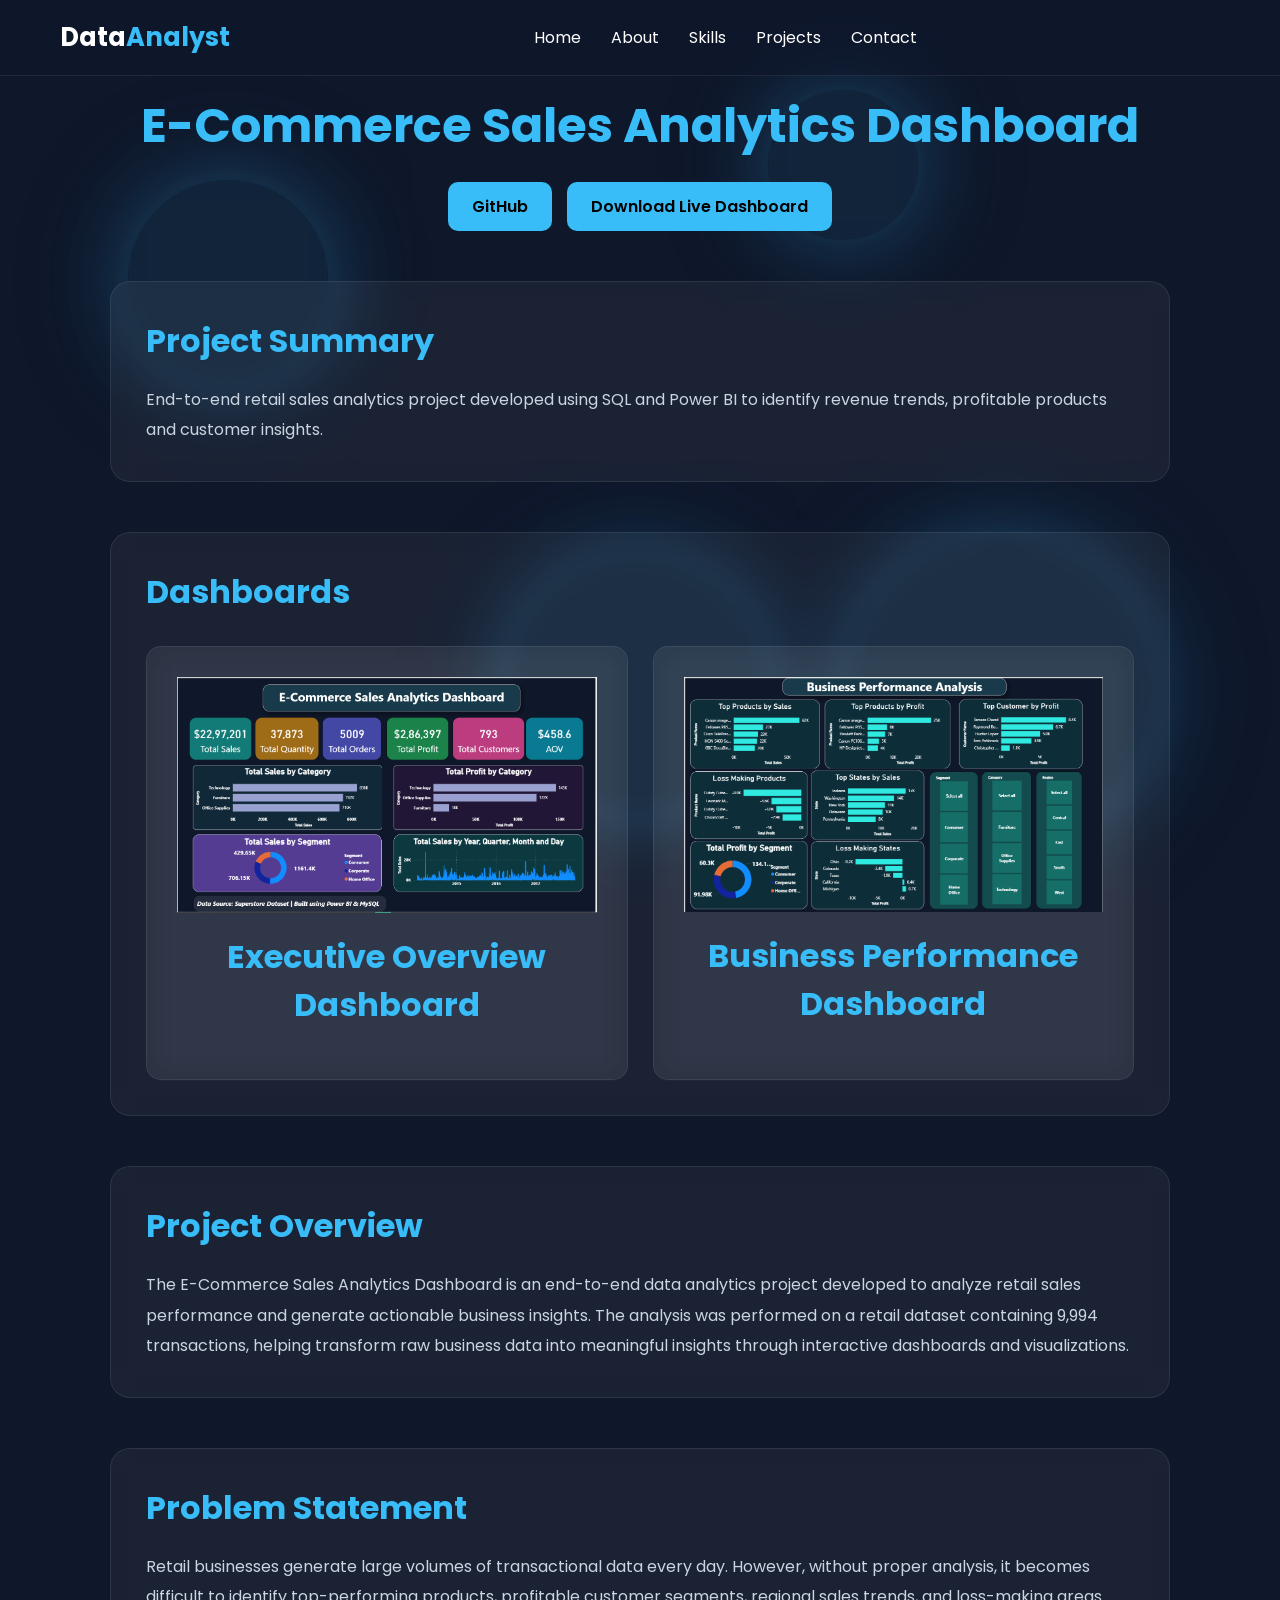
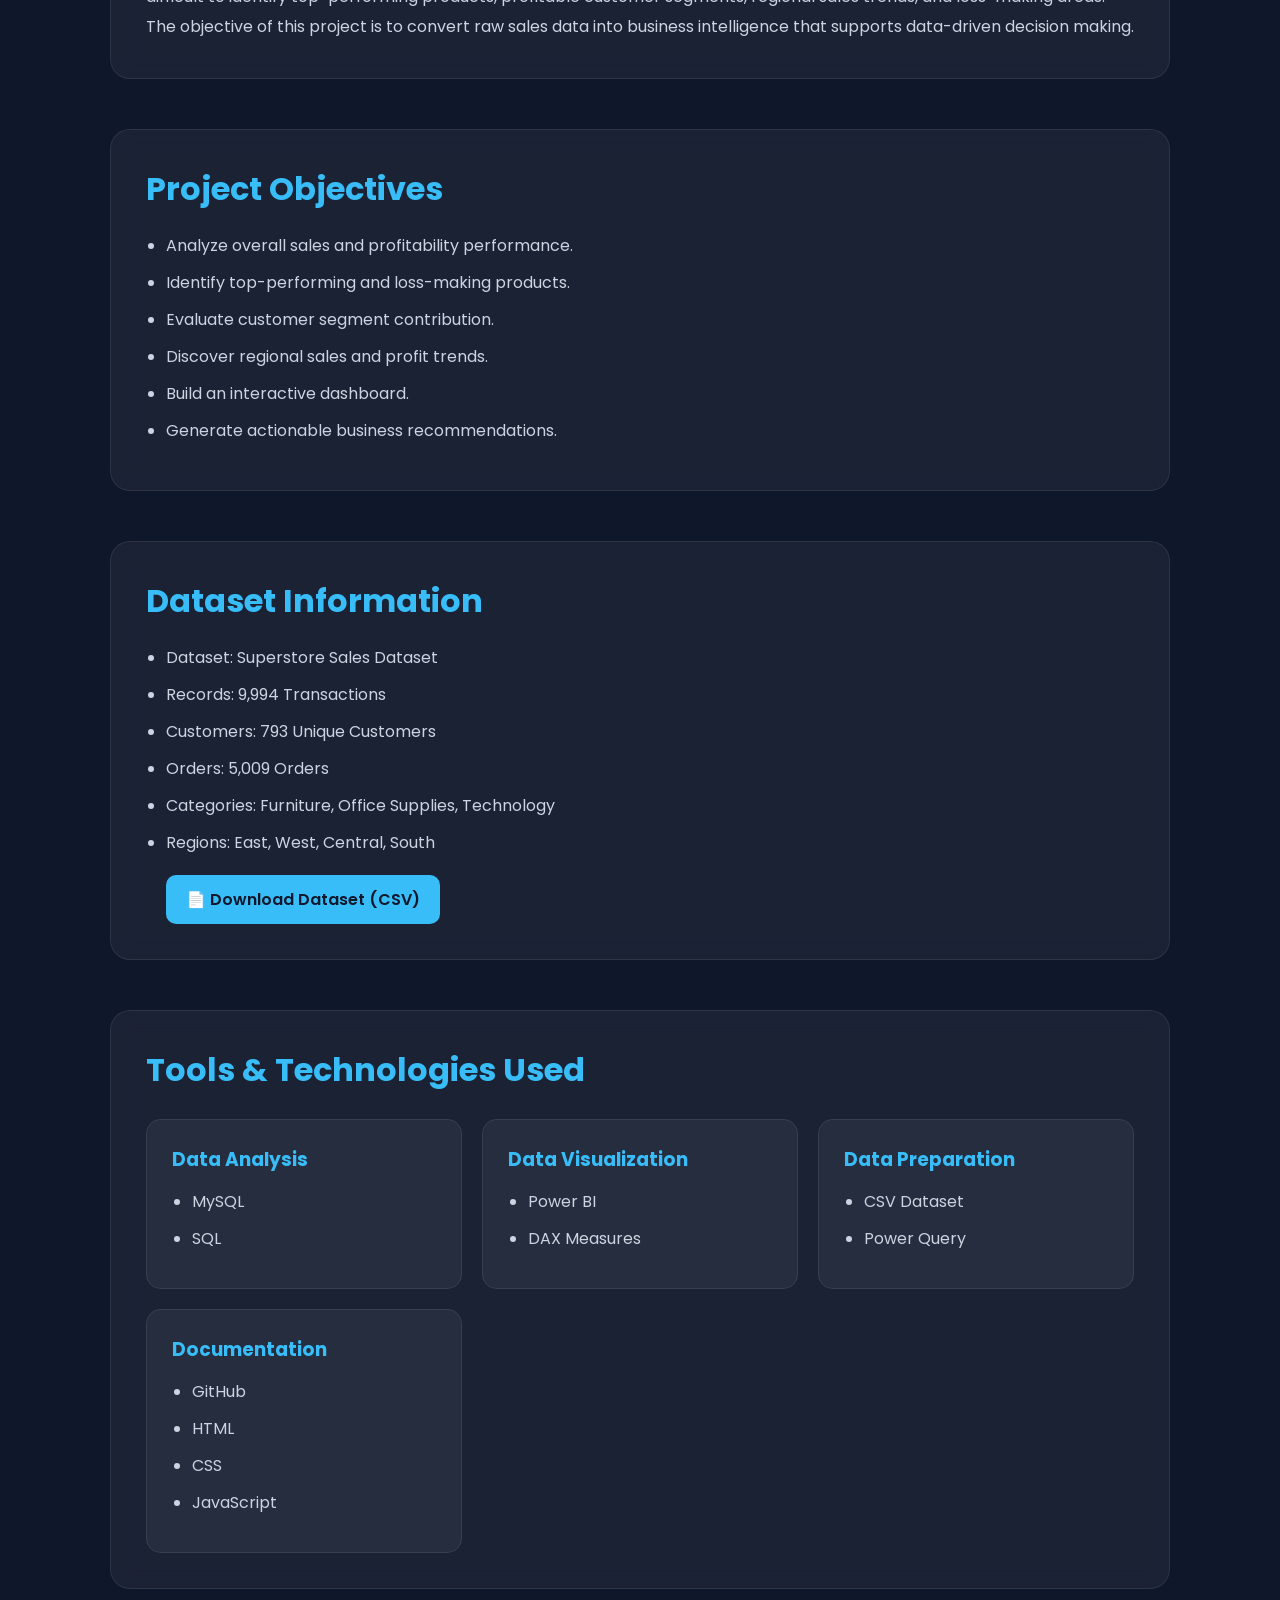
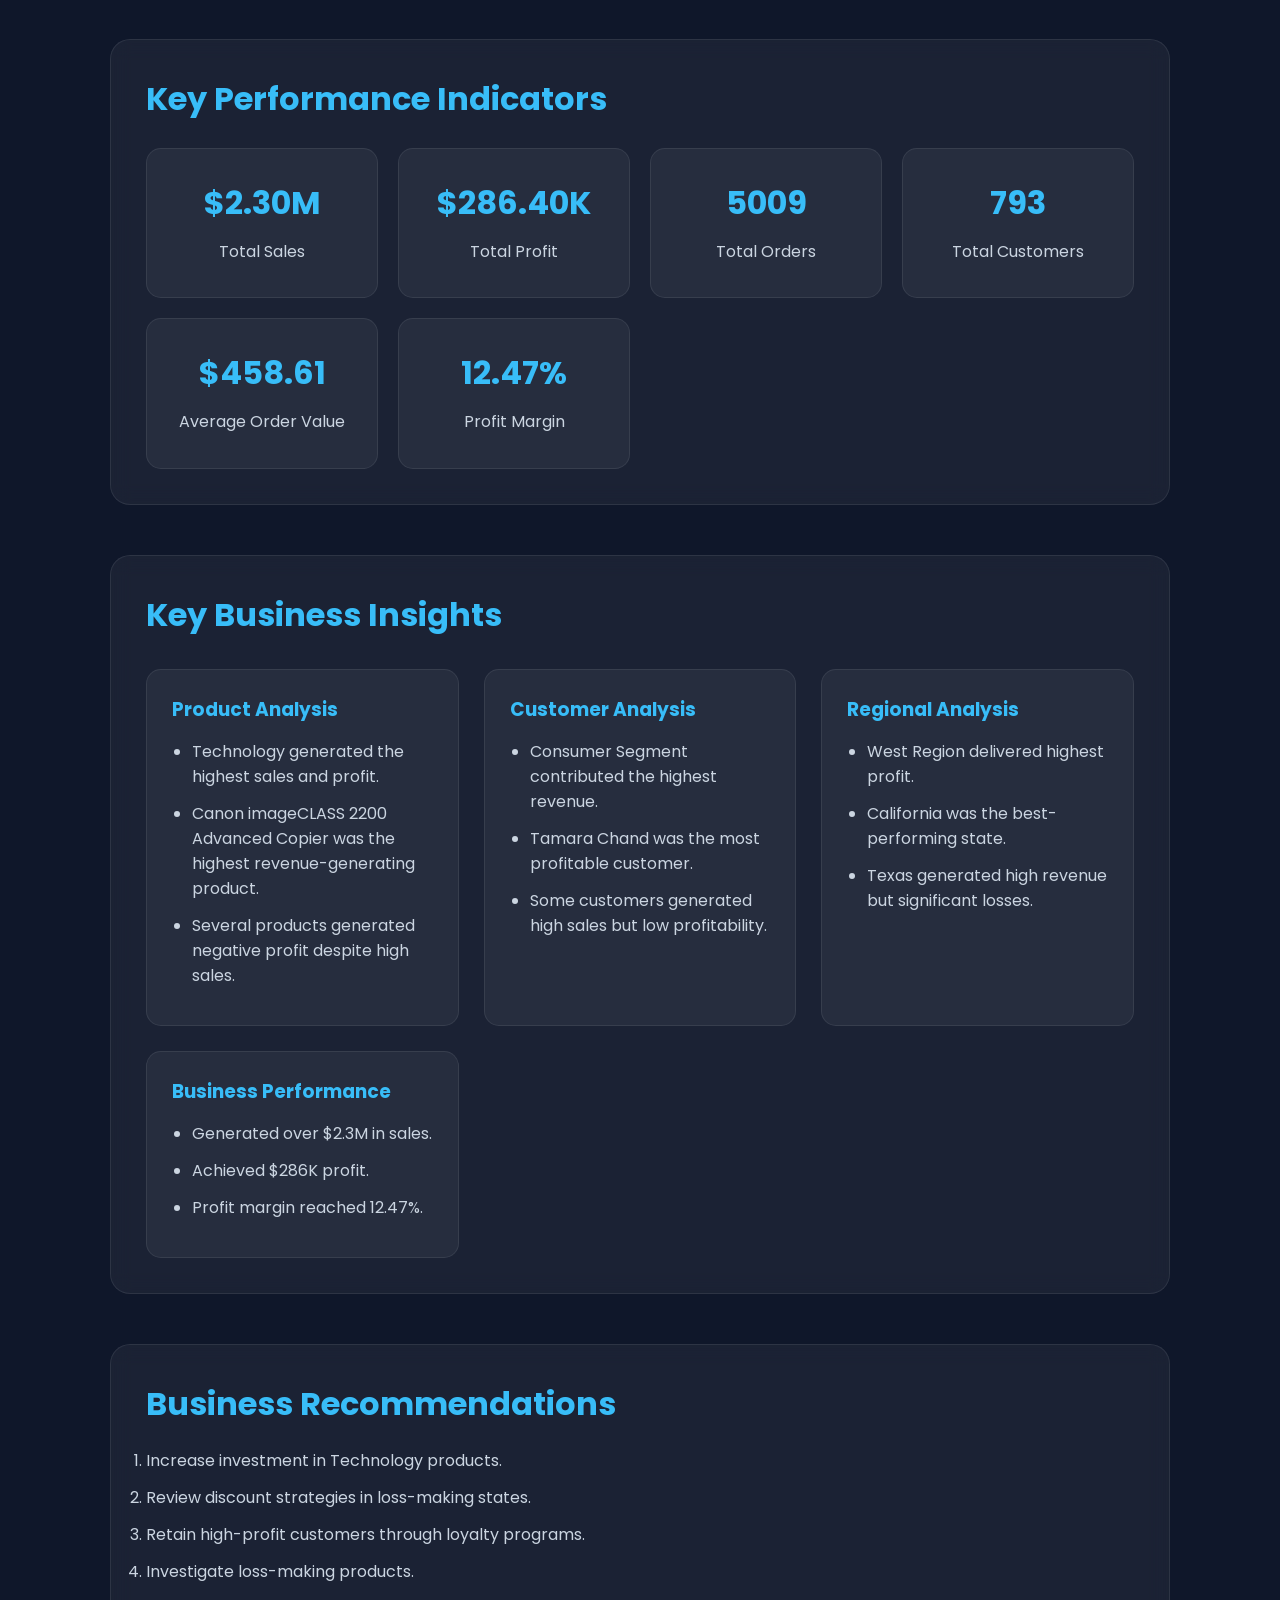
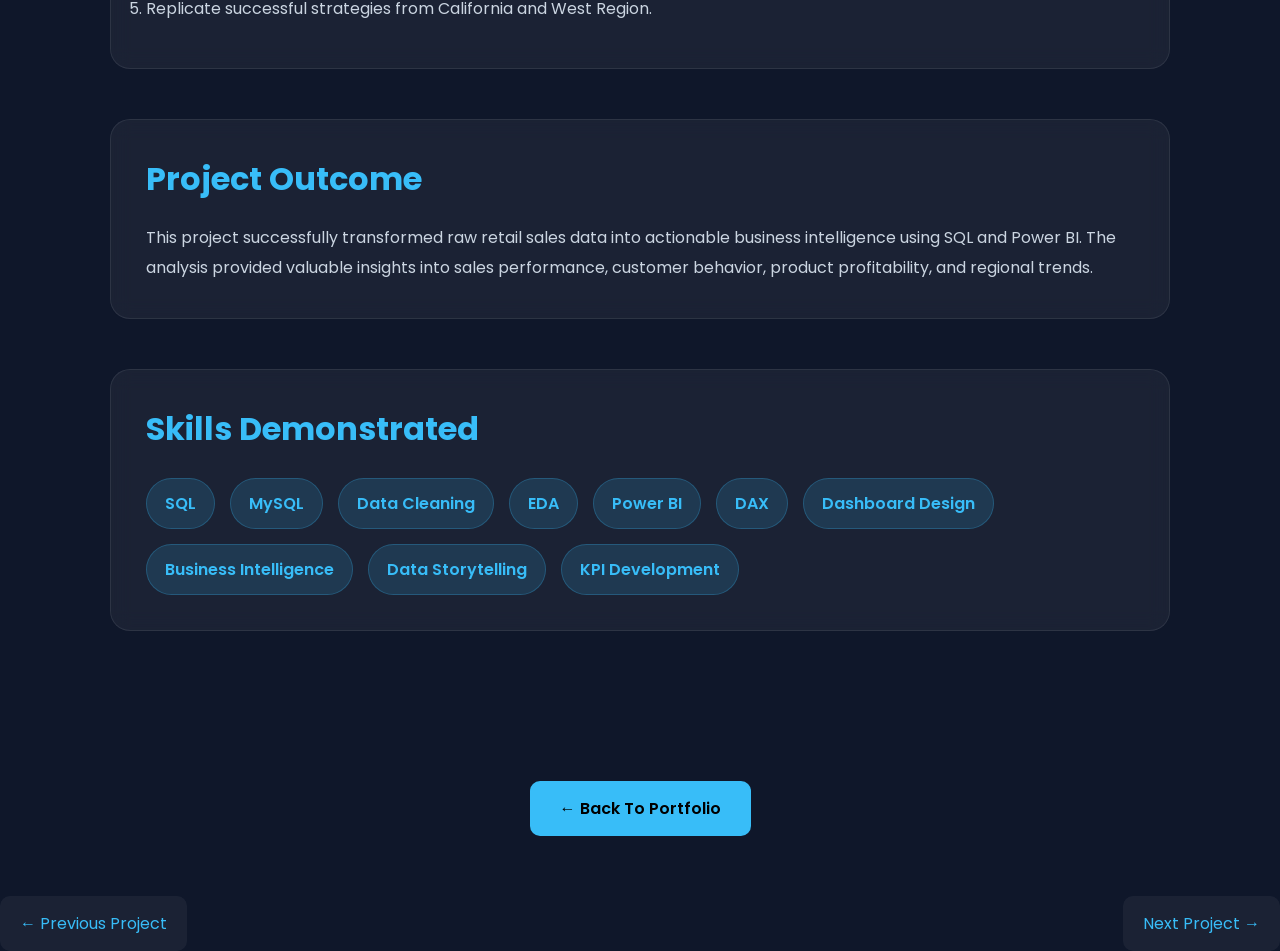
==== commit 02f40f37: "Update e_commerce_sales.html" ====
--- a/project/e_commerce_sales.html
+++ b/project/e_commerce_sales.html
@@ -132,7 +132,7 @@
 
                 <div class="dashboard-card">
 
-                    <img src="/assets/project_images/dashboard1.png" alt="Executive Dashboard">
+                    <img src="/assets/Project_images/dashboard1.png" alt="Executive Dashboard">
 
                     <h3>
                         Executive Overview Dashboard
@@ -142,7 +142,7 @@
 
                 <div class="dashboard-card">
 
-                    <img src="/assets/project_images/dashboard2.png" alt="Business Dashboard">
+                    <img src="/assets/Project_images/dashboard2.png" alt="Business Dashboard">
 
                     <h3>
                         Business Performance Dashboard
@@ -547,4 +547,4 @@
     <script src="project.js"></script>
 </body>
 
-</html>+</html>
